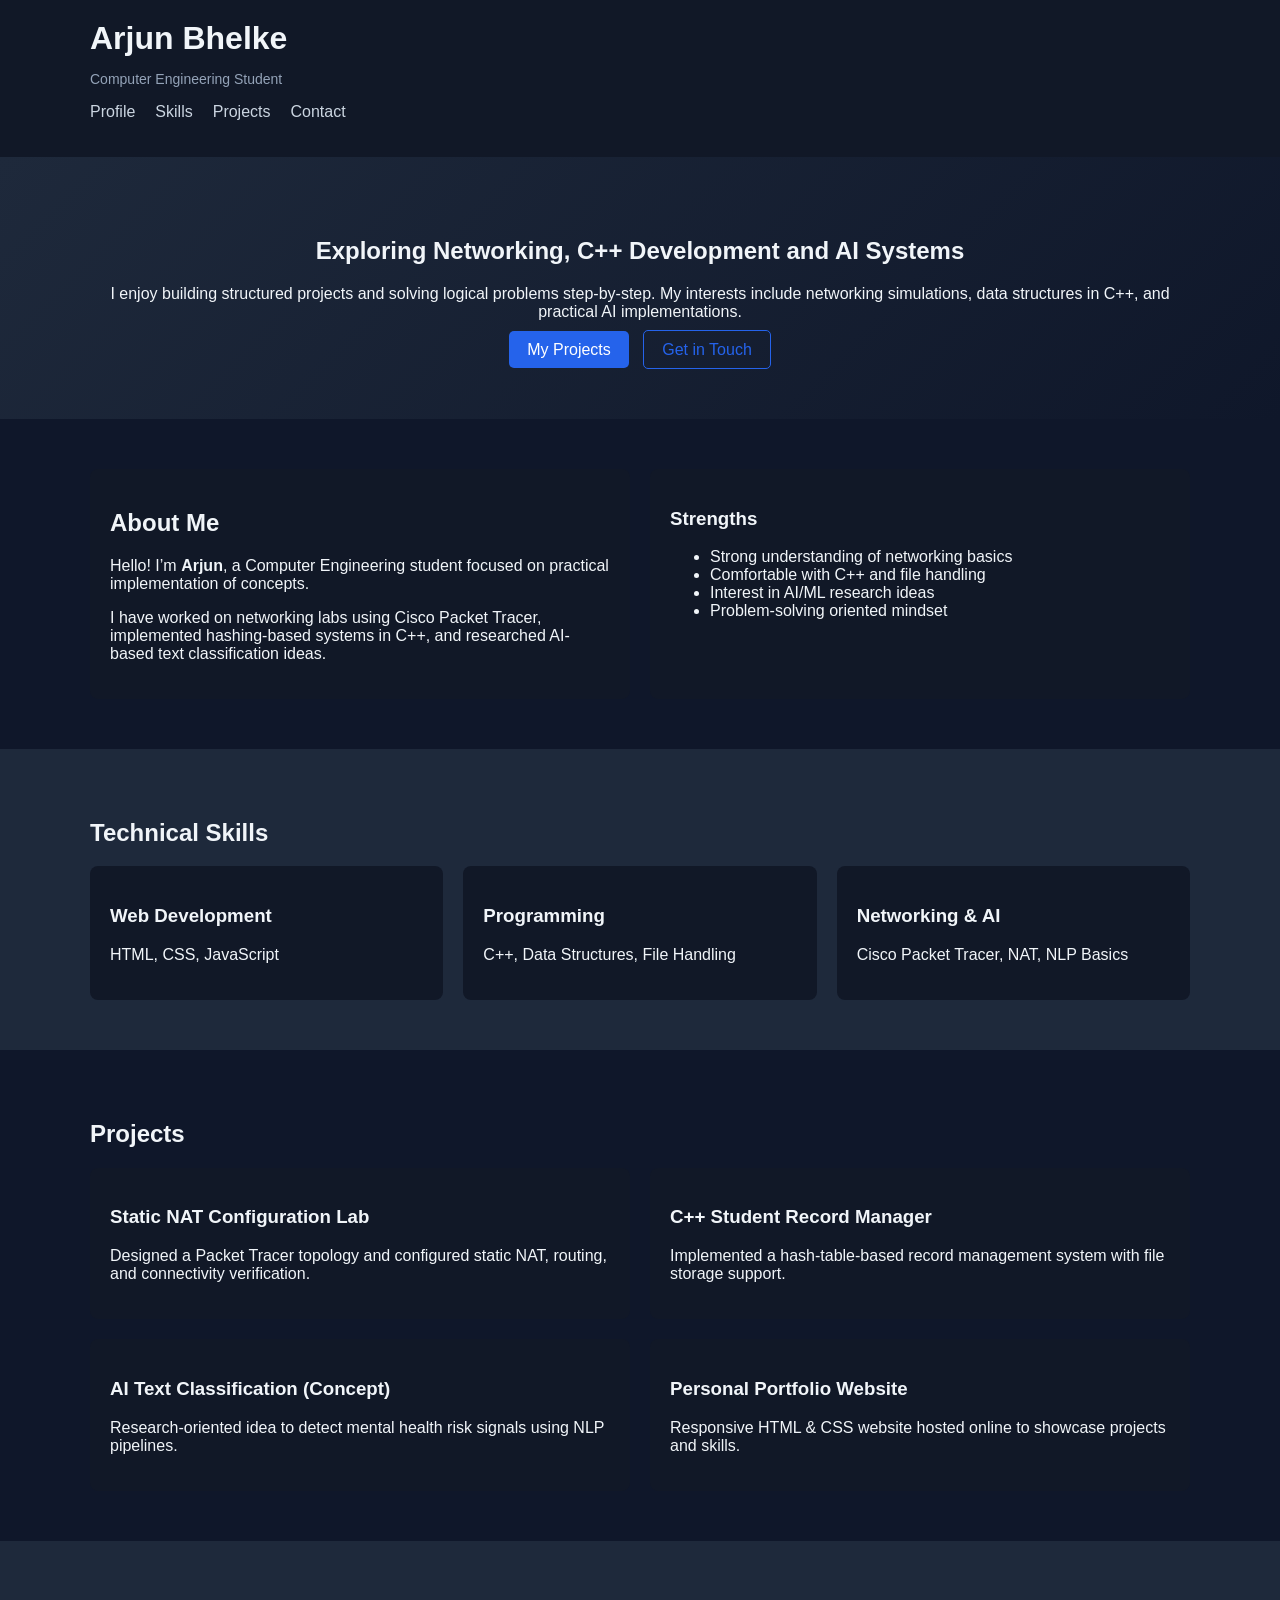
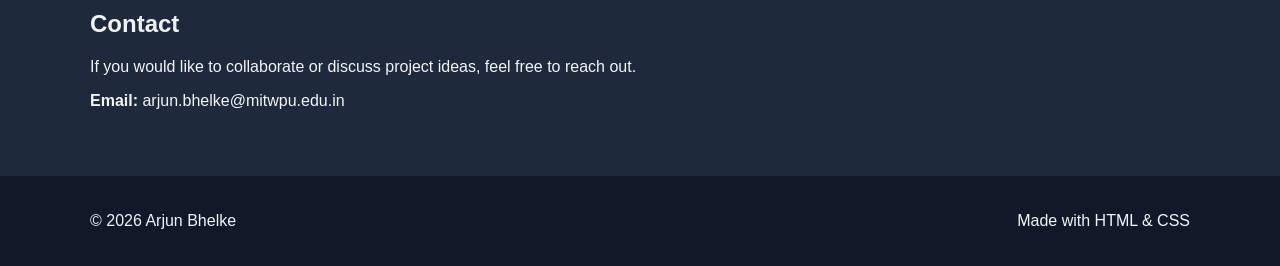
==== Assignment2/index.html @ dc105846 "Added Assignment 2 - HTML and CSS webpage" ====
<!DOCTYPE html>
<html lang="en">
<head>
  <meta charset="UTF-8">
  <title>Arjun Bhelke | Portfolio</title>
  <meta name="viewport" content="width=device-width, initial-scale=1.0">
  <link rel="stylesheet" href="style.css">
</head>

<body>

  <header class="top-bar">
    <div class="wrapper">
      <div class="brand">
        <h1>Arjun Bhelke</h1>
        <p class="tagline">Computer Engineering Student</p>
      </div>

      <ul class="menu">
        <li><a href="#profile">Profile</a></li>
        <li><a href="#abilities">Skills</a></li>
        <li><a href="#work">Projects</a></li>
        <li><a href="#reach">Contact</a></li>
      </ul>
    </div>
  </header>

  <section class="intro">
    <div class="wrapper">
      <h2>Exploring Networking, C++ Development and AI Systems</h2>
      <p>
        I enjoy building structured projects and solving logical problems step-by-step.
        My interests include networking simulations, data structures in C++,
        and practical AI implementations.
      </p>

      <div class="buttons">
        <a href="#work" class="btn-main">My Projects</a>
        <a href="#reach" class="btn-outline">Get in Touch</a>
      </div>
    </div>
  </section>

  <section id="profile" class="section">
    <div class="wrapper two-col">
      <div class="box">
        <h2>About Me</h2>
        <p>
          Hello! I’m <strong>Arjun</strong>, a Computer Engineering student
          focused on practical implementation of concepts.
        </p>
        <p>
          I have worked on networking labs using Cisco Packet Tracer,
          implemented hashing-based systems in C++,
          and researched AI-based text classification ideas.
        </p>
      </div>

      <div class="box">
        <h3>Strengths</h3>
        <ul>
          <li>Strong understanding of networking basics</li>
          <li>Comfortable with C++ and file handling</li>
          <li>Interest in AI/ML research ideas</li>
          <li>Problem-solving oriented mindset</li>
        </ul>
      </div>
    </div>
  </section>

  <section id="abilities" class="section light">
    <div class="wrapper">
      <h2>Technical Skills</h2>

      <div class="three-col">
        <div class="box">
          <h3>Web Development</h3>
          <p>HTML, CSS, JavaScript</p>
        </div>

        <div class="box">
          <h3>Programming</h3>
          <p>C++, Data Structures, File Handling</p>
        </div>

        <div class="box">
          <h3>Networking & AI</h3>
          <p>Cisco Packet Tracer, NAT, NLP Basics</p>
        </div>
      </div>
    </div>
  </section>

  <section id="work" class="section">
    <div class="wrapper">
      <h2>Projects</h2>

      <div class="two-col">
        <div class="box">
          <h3>Static NAT Configuration Lab</h3>
          <p>
            Designed a Packet Tracer topology and configured static NAT,
            routing, and connectivity verification.
          </p>
        </div>

        <div class="box">
          <h3>C++ Student Record Manager</h3>
          <p>
            Implemented a hash-table-based record management system
            with file storage support.
          </p>
        </div>

        <div class="box">
          <h3>AI Text Classification (Concept)</h3>
          <p>
            Research-oriented idea to detect mental health risk
            signals using NLP pipelines.
          </p>
        </div>

        <div class="box">
          <h3>Personal Portfolio Website</h3>
          <p>
            Responsive HTML & CSS website hosted online
            to showcase projects and skills.
          </p>
        </div>
      </div>
    </div>
  </section>

  <section id="reach" class="section light">
    <div class="wrapper">
      <h2>Contact</h2>
      <p>If you would like to collaborate or discuss project ideas, feel free to reach out.</p>

      <p><strong>Email:</strong> arjun.bhelke@mitwpu.edu.in</p>
    </div>
  </section>

  <footer>
    <div class="wrapper footer-content">
      <p>© 2026 Arjun Bhelke</p>
      <p>Made with HTML & CSS</p>
    </div>
  </footer>

</body>
</html>
---- Assignment2/style.css ----
body {
  margin: 0;
  font-family: Arial, Helvetica, sans-serif;
  background-color: #0f172a;
  color: #f1f5f9;
}

.wrapper {
  width: 90%;
  max-width: 1100px;
  margin: auto;
}

.top-bar {
  background-color: #111827;
  padding: 20px 0;
}

.brand h1 {
  margin: 0;
}

.tagline {
  font-size: 14px;
  color: #94a3b8;
}

.menu {
  list-style: none;
  display: flex;
  gap: 20px;
  padding: 0;
}

.menu a {
  text-decoration: none;
  color: #cbd5e1;
}

.menu a:hover {
  color: #38bdf8;
}

.intro {
  padding: 60px 0;
  text-align: center;
  background: linear-gradient(135deg, #1e293b, #0f172a);
}

.buttons {
  margin-top: 20px;
}

.btn-main {
  background-color: #2563eb;
  color: white;
  padding: 10px 18px;
  text-decoration: none;
  border-radius: 5px;
  margin-right: 10px;
}

.btn-outline {
  border: 1px solid #2563eb;
  padding: 10px 18px;
  text-decoration: none;
  color: #2563eb;
  border-radius: 5px;
}

.section {
  padding: 50px 0;
}

.light {
  background-color: #1e293b;
}

.two-col {
  display: grid;
  grid-template-columns: 1fr 1fr;
  gap: 20px;
}

.three-col {
  display: grid;
  grid-template-columns: 1fr 1fr 1fr;
  gap: 20px;
}

.box {
  background-color: #111827;
  padding: 20px;
  border-radius: 8px;
}

footer {
  background-color: #111827;
  padding: 20px 0;
}

.footer-content {
  display: flex;
  justify-content: space-between;
  flex-wrap: wrap;
}

@media (max-width: 768px) {
  .two-col, .three-col {
    grid-template-columns: 1fr;
  }

  .menu {
    flex-direction: column;
    gap: 10px;
  }

  .footer-content {
    flex-direction: column;
    text-align: center;
  }
}
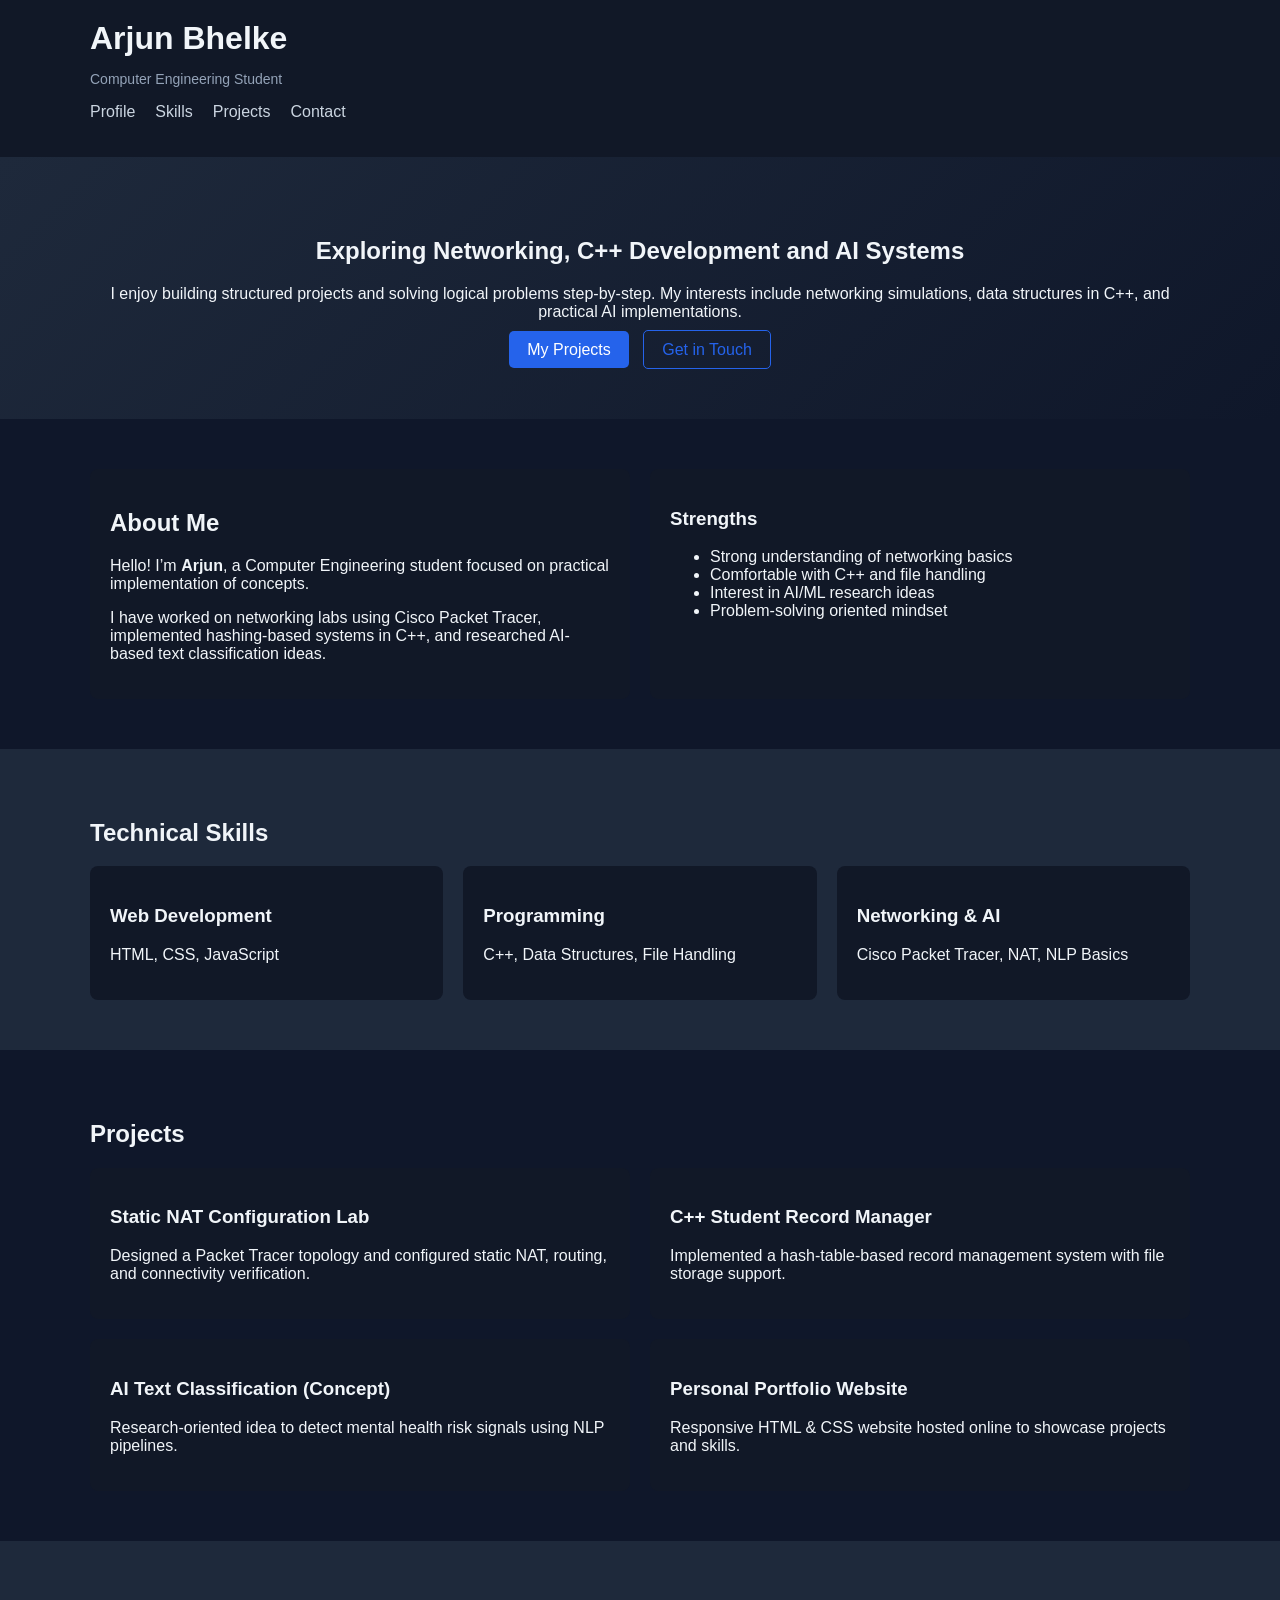
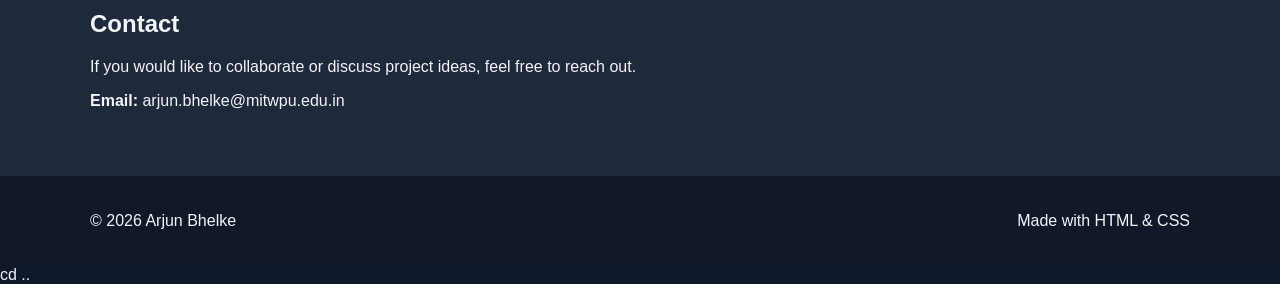
==== commit cf14e75b: "Added Assignment 3 - Form Validation using JavaScript" ====
--- a/Assignment2/index.html
+++ b/Assignment2/index.html
@@ -149,3 +149,4 @@
 
 </body>
 </html>
+cd ..
